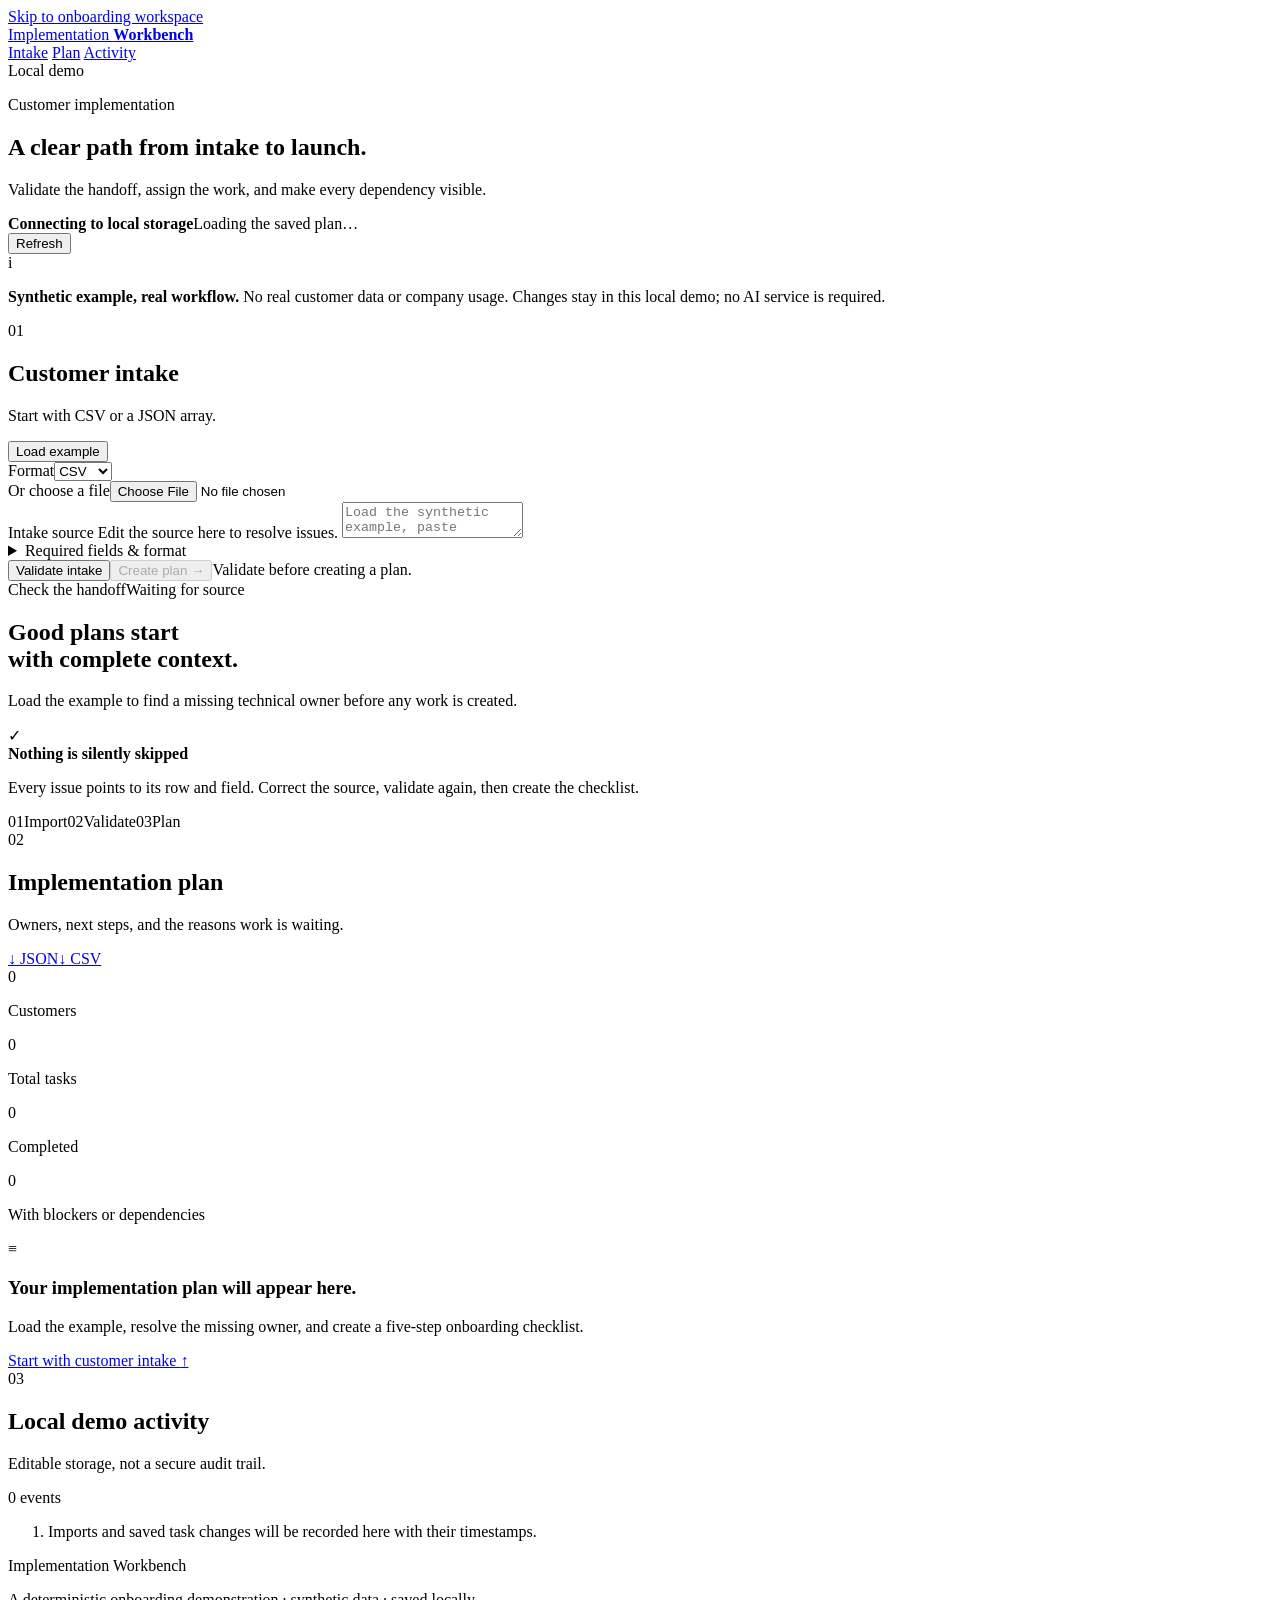
==== src/workbench/static/index.html @ 18f326bf "Add persistent customer onboarding workflow and recruiter proof" ====
<!doctype html>
<html lang="en">
<head>
  <meta charset="utf-8">
  <meta name="viewport" content="width=device-width, initial-scale=1">
  <meta name="description" content="A local, synthetic customer onboarding demonstration with deterministic validation and dependency checks.">
  <title>Customer onboarding · Implementation Workbench</title>
  <link rel="stylesheet" href="/styles.css">
  <script src="/app.js" defer></script>
</head>
<body>
  <a class="skip-link" href="#main">Skip to onboarding workspace</a>
  <header class="site-header">
    <a class="brand" href="#main" aria-label="Implementation Workbench home">
      <span class="brand-mark" aria-hidden="true"><span></span><span></span><span></span></span>
      <span>Implementation <strong>Workbench</strong></span>
    </a>
    <nav aria-label="Workspace sections">
      <a href="#intake">Intake</a>
      <a href="#plan">Plan</a>
      <a href="#history">Activity</a>
    </nav>
    <span class="local-badge"><span aria-hidden="true"></span>Local demo</span>
  </header>

  <main id="main">
    <section class="page-intro" aria-labelledby="page-title">
      <div>
        <p class="eyebrow">Customer implementation</p>
        <h1 id="page-title">A clear path from intake to launch.</h1>
        <p class="intro-copy">Validate the handoff, assign the work, and make every dependency visible.</p>
      </div>
      <div class="storage-status">
        <span class="storage-indicator" id="storage-indicator" aria-hidden="true"></span>
        <div><strong id="storage-label">Connecting to local storage</strong><span id="storage-detail">Loading the saved plan…</span></div>
        <button class="text-button" id="refresh-plan" type="button">Refresh</button>
      </div>
    </section>

    <div class="demo-notice"><span class="notice-symbol" aria-hidden="true">i</span><p><strong>Synthetic example, real workflow.</strong> No real customer data or company usage. Changes stay in this local demo; no AI service is required.</p></div>
    <div id="page-feedback" class="feedback page-feedback" role="status" aria-live="polite" hidden></div>

    <div class="intake-layout">
      <section class="panel intake-panel" id="intake" aria-labelledby="intake-heading">
        <div class="section-heading">
          <div class="heading-with-step"><span class="step-number" aria-hidden="true">01</span><div><h2 id="intake-heading">Customer intake</h2><p>Start with CSV or a JSON array.</p></div></div>
          <button id="load-example" class="button button-secondary" type="button">Load example</button>
        </div>
        <div class="source-controls">
          <div class="format-field"><label for="intake-format">Format</label><select id="intake-format"><option value="csv">CSV</option><option value="json">JSON</option></select></div>
          <div class="file-field"><label for="intake-file">Or choose a file</label><input id="intake-file" type="file" accept=".csv,.json,text/csv,application/json"><span id="file-feedback" class="field-help"></span></div>
        </div>
        <label class="source-label" for="intake-source">Intake source <span>Edit the source here to resolve issues.</span></label>
        <textarea id="intake-source" spellcheck="false" autocomplete="off" autocapitalize="off" aria-describedby="source-help" placeholder="Load the synthetic example, paste customer intake, or choose a file."></textarea>
        <details class="schema-details"><summary>Required fields &amp; format</summary><div><p id="source-help">Each customer needs all seven fields. Owner fields must be email addresses. Customer IDs use lowercase letters, numbers, underscores or hyphens, up to 64 characters.</p><code>customer_id, customer_name, integration, technical_owner, data_access_owner, launch_owner, acceptance_criteria</code><p>CSV includes a header row. JSON is an array of objects. Unknown fields, conflicting IDs and malformed source are reported. Imports with errors are not saved.</p></div></details>
        <div class="intake-actions"><button id="validate-intake" class="button button-secondary" type="button">Validate intake</button><button id="create-plan" class="button button-primary" type="button" disabled>Create plan <span aria-hidden="true">→</span></button><span id="intake-action-help" class="field-help">Validate before creating a plan.</span></div>
      </section>

      <aside class="panel validation-panel" aria-labelledby="validation-heading">
        <div class="validation-heading"><span class="eyebrow">Check the handoff</span><span id="validation-badge" class="pill pill-neutral">Waiting for source</span></div>
        <h2 id="validation-heading">Good plans start<br>with complete context.</h2>
        <p id="validation-summary" class="validation-summary" role="status" aria-live="polite">Load the example to find a missing technical owner before any work is created.</p>
        <div id="validation-issues"></div>
        <div id="validation-empty" class="validation-guide"><span aria-hidden="true">✓</span><div><strong>Nothing is silently skipped</strong><p>Every issue points to its row and field. Correct the source, validate again, then create the checklist.</p></div></div>
        <p class="example-hint" id="example-hint" hidden>For this synthetic example, set <code>technical_owner</code> to <code>technical-owner@example.test</code>, then validate again.</p>
        <div class="validation-footer"><span aria-hidden="true">01</span>Import<span class="step-line" aria-hidden="true"></span><span aria-hidden="true">02</span>Validate<span class="step-line" aria-hidden="true"></span><span aria-hidden="true">03</span>Plan</div>
      </aside>
    </div>

    <section id="plan" class="plan-section" aria-labelledby="plan-heading">
      <div class="section-heading plan-heading">
        <div class="heading-with-step"><span class="step-number" aria-hidden="true">02</span><div><h2 id="plan-heading">Implementation plan</h2><p>Owners, next steps, and the reasons work is waiting.</p></div></div>
        <div class="export-actions" aria-label="Download implementation plan"><a class="button button-secondary export-link" id="export-json" href="/api/onboarding/export?format=json" download="implementation-plan.json" aria-disabled="true">↓ JSON</a><a class="button button-secondary export-link" id="export-csv" href="/api/onboarding/export?format=csv" download="implementation-plan.csv" aria-disabled="true">↓ CSV</a></div>
      </div>
      <div class="plan-metrics" aria-label="Plan overview"><div><span id="customer-count">0</span><p>Customers</p></div><div><span id="task-count">0</span><p>Total tasks</p></div><div><span id="complete-count">0</span><p>Completed</p></div><div><span id="waiting-count">0</span><p>With blockers or dependencies</p></div></div>
      <div id="plan-content"><div class="empty-state"><span class="empty-icon" aria-hidden="true">≡</span><h3>Your implementation plan will appear here.</h3><p>Load the example, resolve the missing owner, and create a five-step onboarding checklist.</p><a href="#intake" class="text-link">Start with customer intake <span aria-hidden="true">↑</span></a></div></div>
    </section>

    <section id="history" class="panel history-panel" aria-labelledby="history-heading">
      <div class="section-heading"><div class="heading-with-step"><span class="step-number" aria-hidden="true">03</span><div><h2 id="history-heading">Local demo activity</h2><p>Editable storage, not a secure audit trail.</p></div></div><span id="activity-count" class="pill pill-neutral">0 events</span></div>
      <ol class="activity-list" id="activity-list"><li class="activity-empty">Imports and saved task changes will be recorded here with their timestamps.</li></ol>
      <button id="show-all-activity" class="text-button" type="button" hidden>Show all activity</button>
    </section>
    <footer class="site-footer"><span>Implementation Workbench</span><p>A deterministic onboarding demonstration · synthetic data · saved locally</p></footer>
  </main>
</body>
</html>
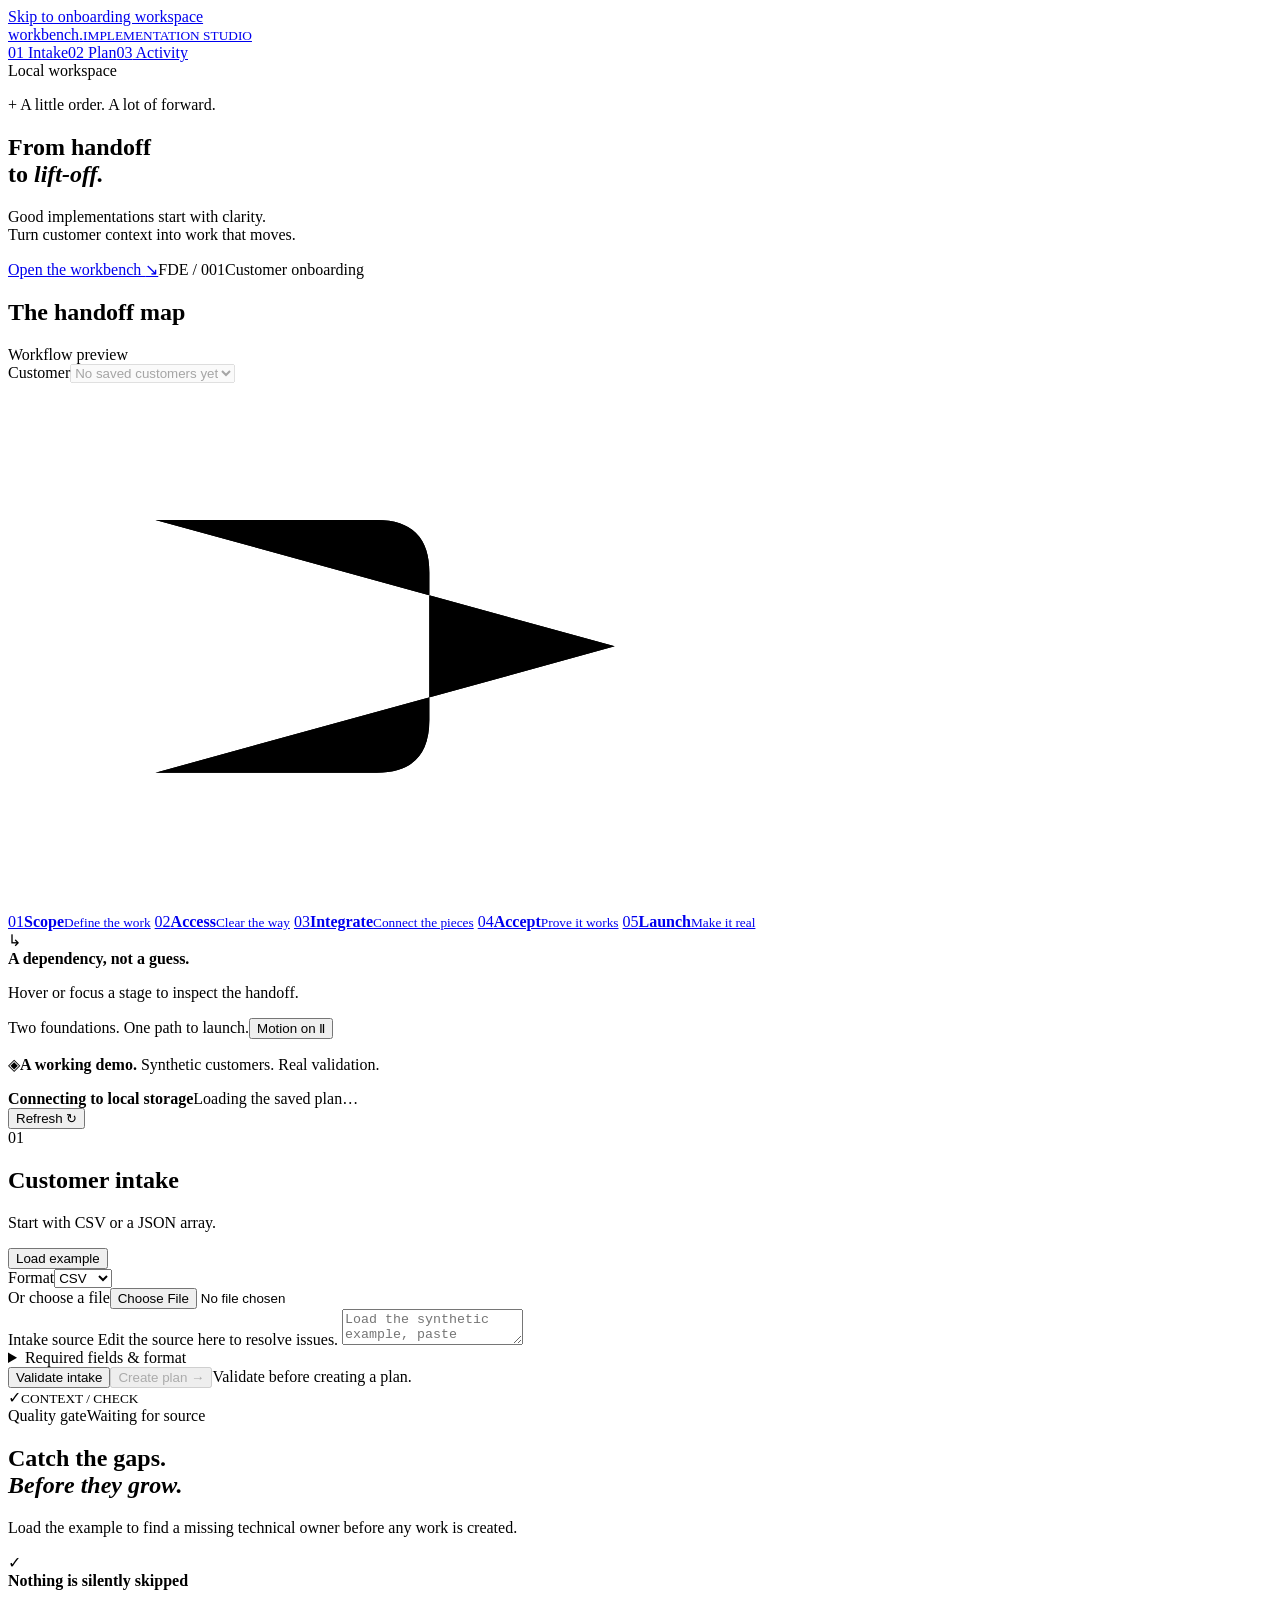
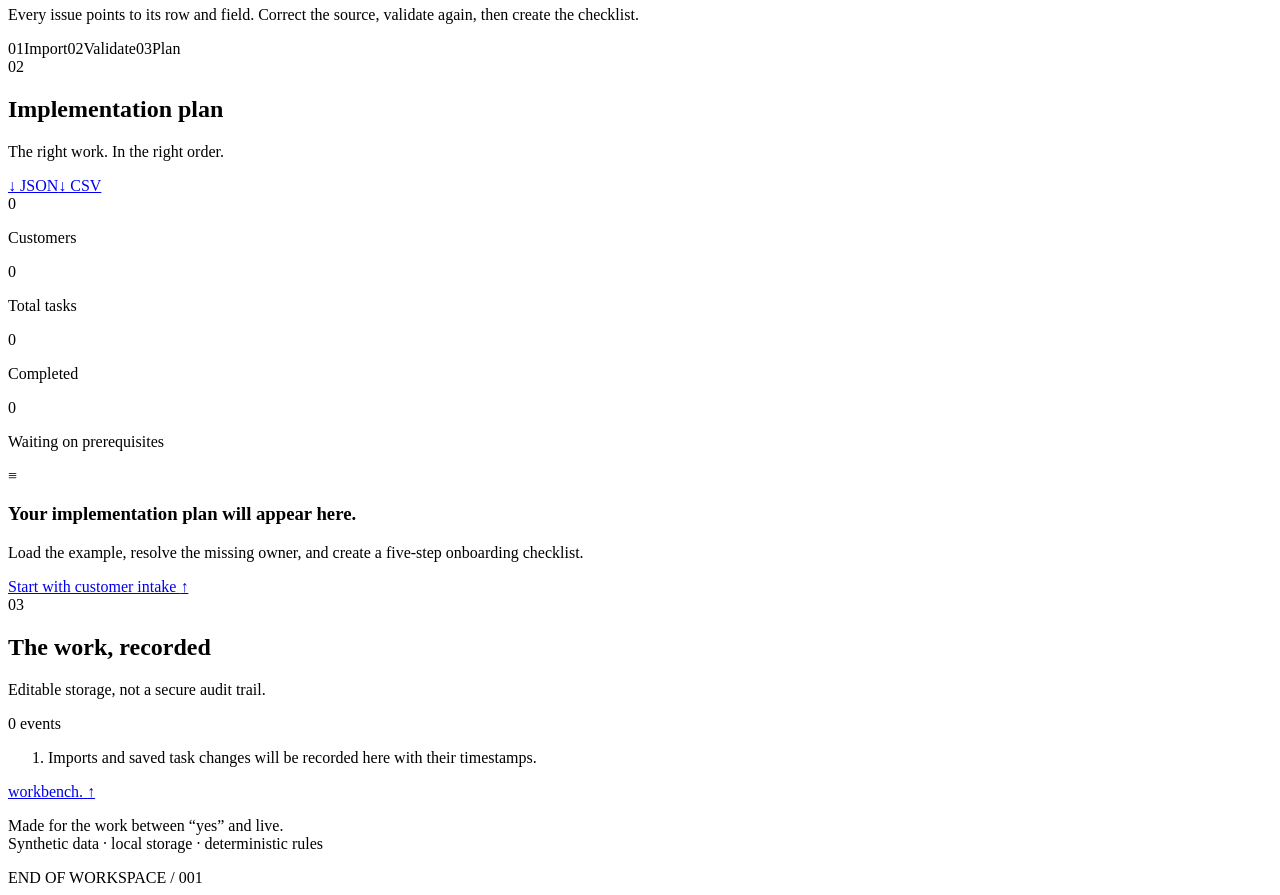
==== commit 12fa452f: "Redesign onboarding with editorial layout and state-driven motion" ====
--- a/src/workbench/static/index.html
+++ b/src/workbench/static/index.html
@@ -1,87 +1,439 @@
 <!doctype html>
 <html lang="en">
-<head>
-  <meta charset="utf-8">
-  <meta name="viewport" content="width=device-width, initial-scale=1">
-  <meta name="description" content="A local, synthetic customer onboarding demonstration with deterministic validation and dependency checks.">
-  <title>Customer onboarding · Implementation Workbench</title>
-  <link rel="stylesheet" href="/styles.css">
-  <script src="/app.js" defer></script>
-</head>
-<body>
-  <a class="skip-link" href="#main">Skip to onboarding workspace</a>
-  <header class="site-header">
-    <a class="brand" href="#main" aria-label="Implementation Workbench home">
-      <span class="brand-mark" aria-hidden="true"><span></span><span></span><span></span></span>
-      <span>Implementation <strong>Workbench</strong></span>
-    </a>
-    <nav aria-label="Workspace sections">
-      <a href="#intake">Intake</a>
-      <a href="#plan">Plan</a>
-      <a href="#history">Activity</a>
-    </nav>
-    <span class="local-badge"><span aria-hidden="true"></span>Local demo</span>
-  </header>
+  <head>
+    <meta charset="utf-8" />
+    <meta name="viewport" content="width=device-width, initial-scale=1" />
+    <meta
+      name="description"
+      content="A local, synthetic customer onboarding demonstration with deterministic validation and dependency checks."
+    />
+    <title>Customer onboarding · Implementation Workbench</title>
+    <link
+      rel="preload"
+      href="/manrope.ttf"
+      as="font"
+      type="font/ttf"
+      crossorigin
+    />
+    <link rel="icon" href="/favicon.svg" type="image/svg+xml" />
+    <link rel="stylesheet" href="/styles.css" />
+    <script src="/motion-14.2.0.js" defer></script>
+    <script src="/app.js" defer></script>
+  </head>
+  <body id="top">
+    <a class="skip-link" href="#main">Skip to onboarding workspace</a>
+    <header class="site-header">
+      <a class="brand" href="#top" aria-label="Implementation Workbench home">
+        <span class="brand-mark" aria-hidden="true"
+          ><span></span><span></span><span></span
+        ></span>
+        <span
+          >workbench<span class="brand-period">.</span
+          ><small>IMPLEMENTATION STUDIO</small></span
+        >
+      </a>
+      <nav aria-label="Workspace sections">
+        <a href="#intake"><span>01</span> Intake</a
+        ><a href="#plan"><span>02</span> Plan</a
+        ><a href="#history"><span>03</span> Activity</a>
+      </nav>
+      <div class="header-tools">
+        <span class="local-badge"
+          ><span aria-hidden="true"></span>Local workspace</span
+        >
+      </div>
+    </header>
+    <main id="main">
+      <section class="page-intro" aria-labelledby="page-title">
+        <div class="intro-editorial">
+          <p class="eyebrow">
+            <span class="tiny-cross" aria-hidden="true">+</span> A little order.
+            A lot of forward.
+          </p>
+          <h1 id="page-title" aria-label="From handoff to lift-off.">
+            <span aria-hidden="true"
+              ><span class="word-mask"
+                ><span class="motion-word">From</span></span
+              >
+              <span class="word-mask"
+                ><span class="motion-word">handoff</span></span
+              ><br /><span class="word-mask"
+                ><span class="motion-word">to</span></span
+              >
+              <span class="word-mask"
+                ><em class="motion-word">lift-off.</em></span
+              ></span
+            >
+          </h1>
+          <p class="intro-copy">
+            Good implementations start with clarity.<br />Turn customer context
+            into work that moves.
+          </p>
+          <span class="corner-cta"
+            ><span class="corner-line top" aria-hidden="true"></span
+            ><span class="corner-line right" aria-hidden="true"></span
+            ><span class="corner-line bottom" aria-hidden="true"></span
+            ><span class="corner-line left" aria-hidden="true"></span
+            ><i class="corner-dot tl" aria-hidden="true"></i
+            ><i class="corner-dot tr" aria-hidden="true"></i
+            ><i class="corner-dot br" aria-hidden="true"></i
+            ><i class="corner-dot bl" aria-hidden="true"></i
+            ><a class="intro-link" href="#intake"
+              >Open the workbench <span aria-hidden="true">↘</span></a
+            ></span
+          ><span class="edition"
+            >FDE / 001<span>Customer onboarding</span></span
+          >
+        </div>
+        <div class="handoff-panel" aria-labelledby="map-heading">
+          <div class="map-header">
+            <h2 id="map-heading">The handoff map</h2>
+            <span class="map-mode" id="map-mode">Workflow preview</span>
+          </div>
+          <div class="map-customer">
+            <label for="map-customer">Customer</label
+            ><select id="map-customer" disabled>
+              <option>No saved customers yet</option>
+            </select>
+          </div>
+          <div class="route-map">
+            <svg
+              class="route-lines"
+              viewBox="0 0 600 250"
+              preserveAspectRatio="none"
+              aria-hidden="true"
+            >
+              <path
+                class="route-base"
+                d="M70 65 H175 Q200 65 200 90 V125 H288 M70 185 H175 Q200 185 200 160 V125 H288 M300 125 H430 M430 125 H555"
+              />
+              <path
+                class="route-flow"
+                d="M70 65 H175 Q200 65 200 90 V125 H288 M70 185 H175 Q200 185 200 160 V125 H288 M300 125 H430 M430 125 H555"
+              />
+            </svg>
+            <a class="map-node node-scope" data-stage="scope" href="#intake"
+              ><span class="node-symbol" aria-hidden="true">01</span
+              ><strong>Scope</strong><small>Define the work</small></a
+            >
+            <a
+              class="map-node node-access"
+              data-stage="data-access"
+              href="#intake"
+              ><span class="node-symbol" aria-hidden="true">02</span
+              ><strong>Access</strong><small>Clear the way</small></a
+            >
+            <a
+              class="map-node node-integration"
+              data-stage="integration"
+              href="#intake"
+              ><span class="node-symbol" aria-hidden="true">03</span
+              ><strong>Integrate</strong><small>Connect the pieces</small></a
+            >
+            <a
+              class="map-node node-acceptance"
+              data-stage="acceptance"
+              href="#intake"
+              ><span class="node-symbol" aria-hidden="true">04</span
+              ><strong>Accept</strong><small>Prove it works</small></a
+            >
+            <a class="map-node node-launch" data-stage="launch" href="#intake"
+              ><span class="node-symbol" aria-hidden="true">05</span
+              ><strong>Launch</strong><small>Make it real</small></a
+            >
+          </div>
+          <div class="map-inspector" id="map-inspector">
+            <span class="inspector-index" id="inspector-index">↳</span>
+            <div>
+              <strong id="inspector-title">A dependency, not a guess.</strong>
+              <p id="inspector-detail">
+                Hover or focus a stage to inspect the handoff.
+              </p>
+            </div>
+          </div>
+          <div class="map-caption">
+            <span id="map-caption">Two foundations. One path to launch.</span
+            ><button
+              id="motion-toggle"
+              class="motion-toggle"
+              type="button"
+              aria-pressed="true"
+              aria-label="Interface motion"
+            >
+              Motion on <span aria-hidden="true">Ⅱ</span>
+            </button>
+          </div>
+        </div>
+      </section>
+      <div class="workspace-bar">
+        <p>
+          <span class="notice-symbol" aria-hidden="true">◈</span
+          ><strong>A working demo.</strong> Synthetic customers. Real
+          validation.
+        </p>
+        <div class="storage-status">
+          <span
+            class="storage-indicator"
+            id="storage-indicator"
+            aria-hidden="true"
+          ></span>
+          <div>
+            <strong id="storage-label">Connecting to local storage</strong
+            ><span id="storage-detail">Loading the saved plan…</span>
+          </div>
+          <button class="text-button" id="refresh-plan" type="button">
+            Refresh ↻
+          </button>
+        </div>
+      </div>
+      <div
+        id="page-feedback"
+        class="feedback page-feedback"
+        role="status"
+        aria-live="polite"
+        hidden
+      ></div>
+      <div class="intake-layout">
+        <section
+          class="panel intake-panel"
+          id="intake"
+          aria-labelledby="intake-heading"
+        >
+          <div class="section-heading">
+            <div class="heading-with-step">
+              <span class="step-number" aria-hidden="true">01</span>
+              <div>
+                <h2 id="intake-heading">Customer intake</h2>
+                <p>Start with CSV or a JSON array.</p>
+              </div>
+            </div>
+            <button
+              id="load-example"
+              class="button button-secondary"
+              type="button"
+            >
+              Load example
+            </button>
+          </div>
+          <div class="source-controls">
+            <div class="format-field">
+              <label for="intake-format">Format</label
+              ><select id="intake-format">
+                <option value="csv">CSV</option>
+                <option value="json">JSON</option>
+              </select>
+            </div>
+            <div class="file-field">
+              <label for="intake-file">Or choose a file</label
+              ><input
+                id="intake-file"
+                type="file"
+                accept=".csv,.json,text/csv,application/json"
+              /><span id="file-feedback" class="field-help"></span>
+            </div>
+          </div>
+          <label class="source-label" for="intake-source"
+            >Intake source
+            <span>Edit the source here to resolve issues.</span></label
+          >
+          <textarea
+            id="intake-source"
+            spellcheck="false"
+            autocomplete="off"
+            autocapitalize="off"
+            aria-describedby="source-help"
+            placeholder="Load the synthetic example, paste customer intake, or choose a file."
+          ></textarea>
+          <details class="schema-details">
+            <summary>Required fields &amp; format</summary>
+            <div>
+              <p id="source-help">
+                Each customer needs all seven fields. Owner fields must be email
+                addresses. Customer IDs use lowercase letters, numbers,
+                underscores or hyphens, up to 64 characters.
+              </p>
+              <code
+                >customer_id, customer_name, integration, technical_owner,
+                data_access_owner, launch_owner, acceptance_criteria</code
+              >
+              <p>
+                CSV includes a header row. JSON is an array of objects. Unknown
+                fields, conflicting IDs and malformed source are reported.
+                Imports with errors are not saved.
+              </p>
+            </div>
+          </details>
+          <div class="intake-actions">
+            <button
+              id="validate-intake"
+              class="button button-secondary"
+              type="button"
+            >
+              Validate intake</button
+            ><button
+              id="create-plan"
+              class="button button-primary"
+              type="button"
+              disabled
+            >
+              Create plan <span aria-hidden="true">→</span></button
+            ><span id="intake-action-help" class="field-help"
+              >Validate before creating a plan.</span
+            >
+          </div>
+        </section>
 
-  <main id="main">
-    <section class="page-intro" aria-labelledby="page-title">
-      <div>
-        <p class="eyebrow">Customer implementation</p>
-        <h1 id="page-title">A clear path from intake to launch.</h1>
-        <p class="intro-copy">Validate the handoff, assign the work, and make every dependency visible.</p>
+        <aside
+          class="panel validation-panel"
+          aria-labelledby="validation-heading"
+        >
+          <div class="validation-stamp" aria-hidden="true">
+            <span>✓</span><small>CONTEXT / CHECK</small>
+          </div>
+          <div class="validation-heading">
+            <span class="eyebrow">Quality gate</span
+            ><span id="validation-badge" class="pill pill-neutral"
+              >Waiting for source</span
+            >
+          </div>
+          <h2 id="validation-heading">
+            Catch the gaps.<br /><em>Before they grow.</em>
+          </h2>
+          <p
+            id="validation-summary"
+            class="validation-summary"
+            role="status"
+            aria-live="polite"
+          >
+            Load the example to find a missing technical owner before any work
+            is created.
+          </p>
+          <div id="validation-issues"></div>
+          <div id="validation-empty" class="validation-guide">
+            <span aria-hidden="true">✓</span>
+            <div>
+              <strong>Nothing is silently skipped</strong>
+              <p>
+                Every issue points to its row and field. Correct the source,
+                validate again, then create the checklist.
+              </p>
+            </div>
+          </div>
+          <p class="example-hint" id="example-hint" hidden>
+            For this synthetic example, set <code>technical_owner</code> to
+            <code>technical-owner@example.test</code>, then validate again.
+          </p>
+          <div class="validation-footer">
+            <span aria-hidden="true">01</span>Import<span
+              class="step-line"
+              aria-hidden="true"
+            ></span
+            ><span aria-hidden="true">02</span>Validate<span
+              class="step-line"
+              aria-hidden="true"
+            ></span
+            ><span aria-hidden="true">03</span>Plan
+          </div>
+        </aside>
       </div>
-      <div class="storage-status">
-        <span class="storage-indicator" id="storage-indicator" aria-hidden="true"></span>
-        <div><strong id="storage-label">Connecting to local storage</strong><span id="storage-detail">Loading the saved plan…</span></div>
-        <button class="text-button" id="refresh-plan" type="button">Refresh</button>
-      </div>
-    </section>
 
-    <div class="demo-notice"><span class="notice-symbol" aria-hidden="true">i</span><p><strong>Synthetic example, real workflow.</strong> No real customer data or company usage. Changes stay in this local demo; no AI service is required.</p></div>
-    <div id="page-feedback" class="feedback page-feedback" role="status" aria-live="polite" hidden></div>
-
-    <div class="intake-layout">
-      <section class="panel intake-panel" id="intake" aria-labelledby="intake-heading">
-        <div class="section-heading">
-          <div class="heading-with-step"><span class="step-number" aria-hidden="true">01</span><div><h2 id="intake-heading">Customer intake</h2><p>Start with CSV or a JSON array.</p></div></div>
-          <button id="load-example" class="button button-secondary" type="button">Load example</button>
-        </div>
-        <div class="source-controls">
-          <div class="format-field"><label for="intake-format">Format</label><select id="intake-format"><option value="csv">CSV</option><option value="json">JSON</option></select></div>
-          <div class="file-field"><label for="intake-file">Or choose a file</label><input id="intake-file" type="file" accept=".csv,.json,text/csv,application/json"><span id="file-feedback" class="field-help"></span></div>
-        </div>
-        <label class="source-label" for="intake-source">Intake source <span>Edit the source here to resolve issues.</span></label>
-        <textarea id="intake-source" spellcheck="false" autocomplete="off" autocapitalize="off" aria-describedby="source-help" placeholder="Load the synthetic example, paste customer intake, or choose a file."></textarea>
-        <details class="schema-details"><summary>Required fields &amp; format</summary><div><p id="source-help">Each customer needs all seven fields. Owner fields must be email addresses. Customer IDs use lowercase letters, numbers, underscores or hyphens, up to 64 characters.</p><code>customer_id, customer_name, integration, technical_owner, data_access_owner, launch_owner, acceptance_criteria</code><p>CSV includes a header row. JSON is an array of objects. Unknown fields, conflicting IDs and malformed source are reported. Imports with errors are not saved.</p></div></details>
-        <div class="intake-actions"><button id="validate-intake" class="button button-secondary" type="button">Validate intake</button><button id="create-plan" class="button button-primary" type="button" disabled>Create plan <span aria-hidden="true">→</span></button><span id="intake-action-help" class="field-help">Validate before creating a plan.</span></div>
+      <section id="plan" class="plan-section" aria-labelledby="plan-heading">
+        <div class="section-heading plan-heading">
+          <div class="heading-with-step">
+            <span class="step-number" aria-hidden="true">02</span>
+            <div>
+              <h2 id="plan-heading">Implementation plan</h2>
+              <p>The right work. In the right order.</p>
+            </div>
+          </div>
+          <div class="export-actions" aria-label="Download implementation plan">
+            <a
+              class="button button-secondary export-link"
+              id="export-json"
+              href="/api/onboarding/export?format=json"
+              download="implementation-plan.json"
+              aria-disabled="true"
+              >↓ JSON</a
+            ><a
+              class="button button-secondary export-link"
+              id="export-csv"
+              href="/api/onboarding/export?format=csv"
+              download="implementation-plan.csv"
+              aria-disabled="true"
+              >↓ CSV</a
+            >
+          </div>
+        </div>
+        <div class="plan-metrics" aria-label="Plan overview">
+          <div>
+            <span id="customer-count">0</span>
+            <p>Customers</p>
+          </div>
+          <div>
+            <span id="task-count">0</span>
+            <p>Total tasks</p>
+          </div>
+          <div>
+            <span id="complete-count">0</span>
+            <p>Completed</p>
+          </div>
+          <div>
+            <span id="waiting-count">0</span>
+            <p>Waiting on prerequisites</p>
+          </div>
+        </div>
+        <div id="plan-content">
+          <div class="empty-state">
+            <span class="empty-icon" aria-hidden="true">≡</span>
+            <h3>Your implementation plan will appear here.</h3>
+            <p>
+              Load the example, resolve the missing owner, and create a
+              five-step onboarding checklist.
+            </p>
+            <a href="#intake" class="text-link"
+              >Start with customer intake <span aria-hidden="true">↑</span></a
+            >
+          </div>
+        </div>
       </section>
 
-      <aside class="panel validation-panel" aria-labelledby="validation-heading">
-        <div class="validation-heading"><span class="eyebrow">Check the handoff</span><span id="validation-badge" class="pill pill-neutral">Waiting for source</span></div>
-        <h2 id="validation-heading">Good plans start<br>with complete context.</h2>
-        <p id="validation-summary" class="validation-summary" role="status" aria-live="polite">Load the example to find a missing technical owner before any work is created.</p>
-        <div id="validation-issues"></div>
-        <div id="validation-empty" class="validation-guide"><span aria-hidden="true">✓</span><div><strong>Nothing is silently skipped</strong><p>Every issue points to its row and field. Correct the source, validate again, then create the checklist.</p></div></div>
-        <p class="example-hint" id="example-hint" hidden>For this synthetic example, set <code>technical_owner</code> to <code>technical-owner@example.test</code>, then validate again.</p>
-        <div class="validation-footer"><span aria-hidden="true">01</span>Import<span class="step-line" aria-hidden="true"></span><span aria-hidden="true">02</span>Validate<span class="step-line" aria-hidden="true"></span><span aria-hidden="true">03</span>Plan</div>
-      </aside>
-    </div>
-
-    <section id="plan" class="plan-section" aria-labelledby="plan-heading">
-      <div class="section-heading plan-heading">
-        <div class="heading-with-step"><span class="step-number" aria-hidden="true">02</span><div><h2 id="plan-heading">Implementation plan</h2><p>Owners, next steps, and the reasons work is waiting.</p></div></div>
-        <div class="export-actions" aria-label="Download implementation plan"><a class="button button-secondary export-link" id="export-json" href="/api/onboarding/export?format=json" download="implementation-plan.json" aria-disabled="true">↓ JSON</a><a class="button button-secondary export-link" id="export-csv" href="/api/onboarding/export?format=csv" download="implementation-plan.csv" aria-disabled="true">↓ CSV</a></div>
-      </div>
-      <div class="plan-metrics" aria-label="Plan overview"><div><span id="customer-count">0</span><p>Customers</p></div><div><span id="task-count">0</span><p>Total tasks</p></div><div><span id="complete-count">0</span><p>Completed</p></div><div><span id="waiting-count">0</span><p>With blockers or dependencies</p></div></div>
-      <div id="plan-content"><div class="empty-state"><span class="empty-icon" aria-hidden="true">≡</span><h3>Your implementation plan will appear here.</h3><p>Load the example, resolve the missing owner, and create a five-step onboarding checklist.</p><a href="#intake" class="text-link">Start with customer intake <span aria-hidden="true">↑</span></a></div></div>
-    </section>
-
-    <section id="history" class="panel history-panel" aria-labelledby="history-heading">
-      <div class="section-heading"><div class="heading-with-step"><span class="step-number" aria-hidden="true">03</span><div><h2 id="history-heading">Local demo activity</h2><p>Editable storage, not a secure audit trail.</p></div></div><span id="activity-count" class="pill pill-neutral">0 events</span></div>
-      <ol class="activity-list" id="activity-list"><li class="activity-empty">Imports and saved task changes will be recorded here with their timestamps.</li></ol>
-      <button id="show-all-activity" class="text-button" type="button" hidden>Show all activity</button>
-    </section>
-    <footer class="site-footer"><span>Implementation Workbench</span><p>A deterministic onboarding demonstration · synthetic data · saved locally</p></footer>
-  </main>
-</body>
+      <section
+        id="history"
+        class="panel history-panel"
+        aria-labelledby="history-heading"
+      >
+        <div class="section-heading">
+          <div class="heading-with-step">
+            <span class="step-number" aria-hidden="true">03</span>
+            <div>
+              <h2 id="history-heading">The work, recorded</h2>
+              <p>Editable storage, not a secure audit trail.</p>
+            </div>
+          </div>
+          <span id="activity-count" class="pill pill-neutral">0 events</span>
+        </div>
+        <ol class="activity-list" id="activity-list">
+          <li class="activity-empty">
+            Imports and saved task changes will be recorded here with their
+            timestamps.
+          </li>
+        </ol>
+        <button id="show-all-activity" class="text-button" type="button" hidden>
+          Show all activity
+        </button>
+      </section>
+      <footer class="site-footer">
+        <a href="#top"
+          >workbench<span class="brand-period">.</span>
+          <span aria-hidden="true">↑</span></a
+        >
+        <p>
+          Made for the work between “yes” and live.<br /><span
+            >Synthetic data · local storage · deterministic rules</span
+          >
+        </p>
+        <span class="footer-edition">END OF WORKSPACE / 001</span>
+      </footer>
+    </main>
+  </body>
 </html>
